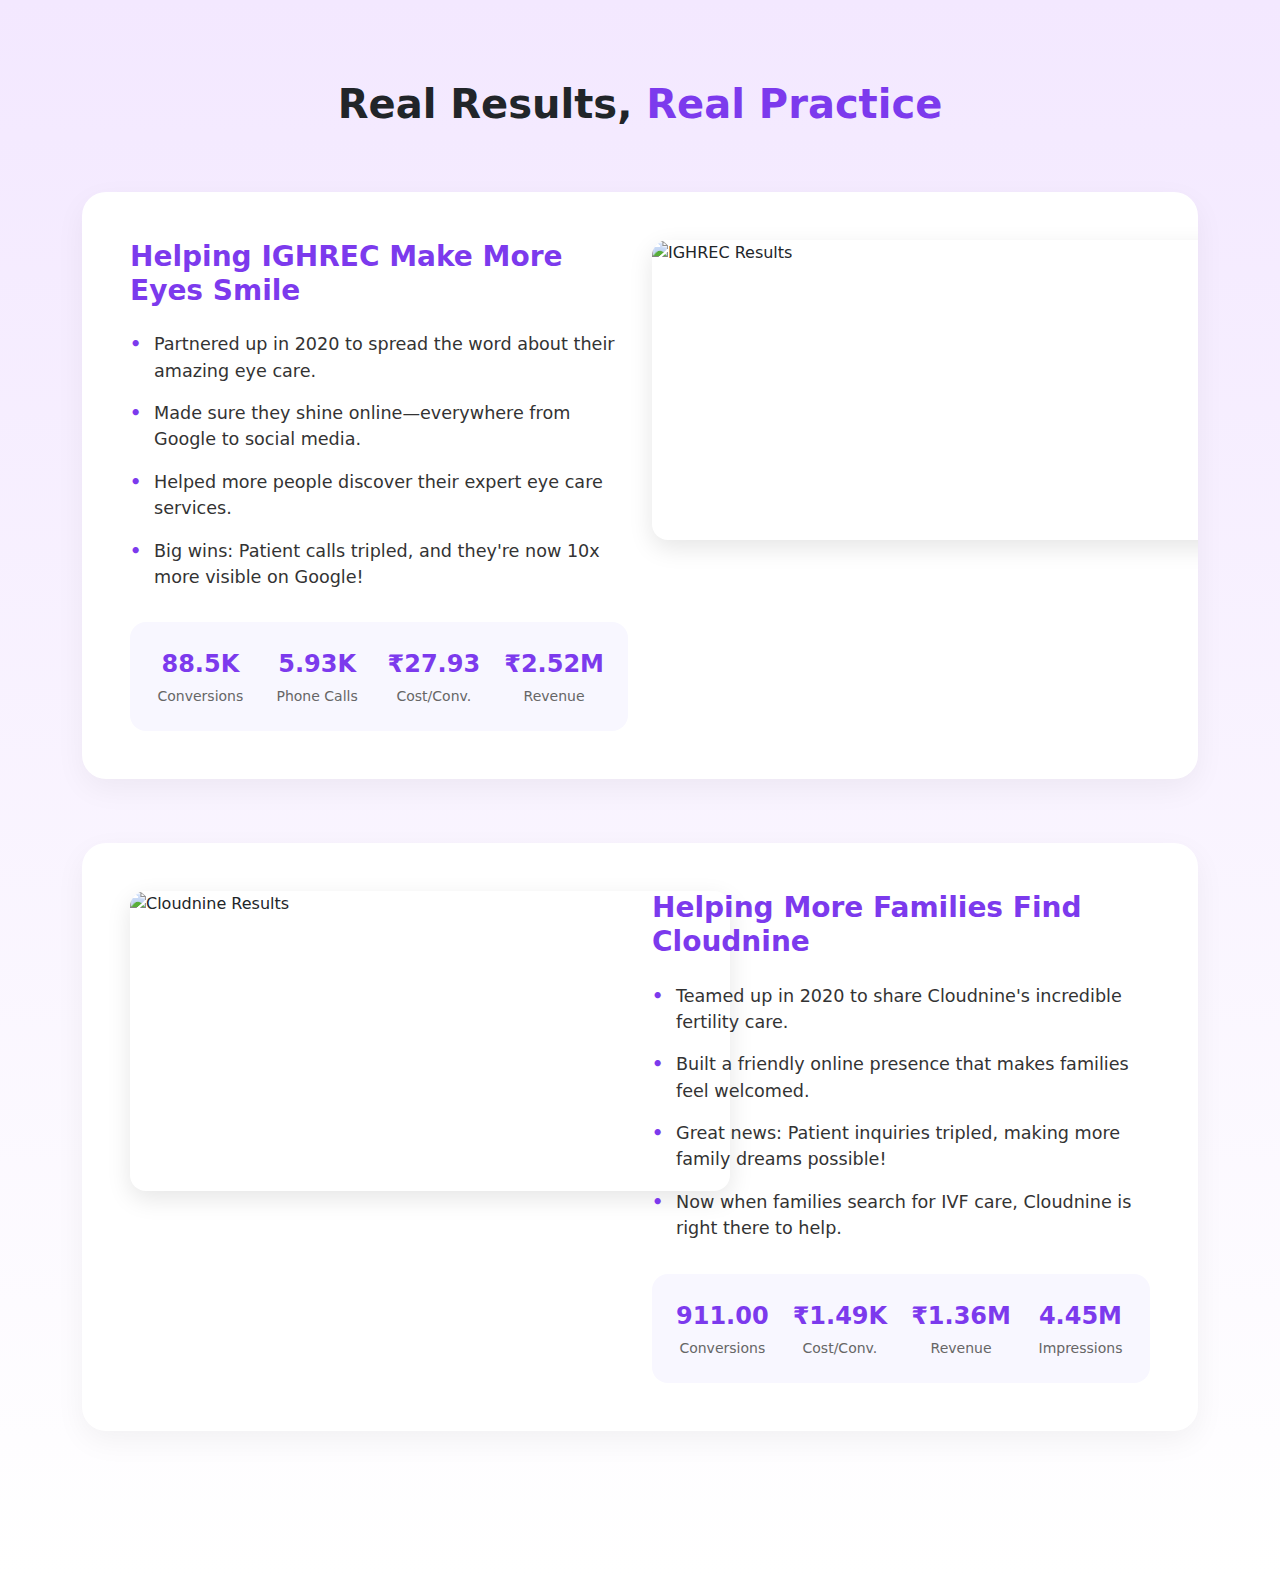
==== result.html @ 4656a3fd "changes" ====
<!DOCTYPE html>
<html lang="en">
<head>
    <meta charset="UTF-8">
    <meta name="viewport" content="width=device-width, initial-scale=1.0">
    <title>Real Results Section</title>
    <link href="https://cdn.jsdelivr.net/npm/bootstrap@5.3.0/dist/css/bootstrap.min.css" rel="stylesheet">
    <style>
        .bp-results-section {
            background: linear-gradient(180deg, #f3e8ff 0%, #ffffff 100%);
            padding: 80px 0;
            overflow: hidden;
        }

        .bp-section-title {
            text-align: center;
            margin-bottom: 4rem;
            font-size: 2.5rem;
            font-weight: 700;
        }

        .bp-accent {
            color: #7c3aed;
        }

        .bp-case-card {
            background: white;
            border-radius: 24px;
            padding: 3rem;
            margin-bottom: 4rem;
            box-shadow: 0 10px 30px rgba(0, 0, 0, 0.05);
            position: relative;
            overflow: hidden;
        }

        .bp-case-content {
            position: relative;
            z-index: 2;
        }

        .bp-case-title {
            color: #7c3aed;
            font-size: 1.75rem;
            font-weight: 600;
            margin-bottom: 1.5rem;
        }

        .bp-case-list {
            list-style: none;
            padding-left: 0;
            margin-bottom: 2rem;
        }

        .bp-case-item {
            margin-bottom: 1rem;
            padding-left: 1.5rem;
            position: relative;
            font-size: 1.1rem;
            color: #333;
        }

        .bp-case-item::before {
            content: "•";
            color: #7c3aed;
            font-weight: bold;
            position: absolute;
            left: 0;
        }

        .bp-stats-grid {
            display: grid;
            grid-template-columns: repeat(4, 1fr);
            gap: 1.5rem;
            background: #f8f7ff;
            padding: 1.5rem;
            border-radius: 16px;
            margin-top: 2rem;
        }

        .bp-stat-item {
            text-align: center;
        }

        .bp-stat-value {
            font-size: 1.5rem;
            font-weight: 700;
            color: #7c3aed;
            margin-bottom: 0.25rem;
        }

        .bp-stat-label {
            font-size: 0.875rem;
            color: #666;
        }

        .bp-image-container {
            width: 600px;
            height: 300px;
            border-radius: 16px;
            overflow: hidden;
            box-shadow: 0 8px 25px rgba(0, 0, 0, 0.1);
        }

        .bp-case-image {
            width: 100%;
            height: 100%;
            object-fit: cover;
        }

        @media (max-width: 992px) {
            .bp-case-card {
                padding: 2rem;
            }

            .bp-image-container {
                width: 100%;
                height: 250px;
                margin-bottom: 2rem;
            }

            .bp-stats-grid {
                grid-template-columns: repeat(2, 1fr);
                gap: 1rem;
            }
        }

        @media (max-width: 576px) {
            .bp-stats-grid {
                grid-template-columns: 1fr;
            }
        }
    </style>
</head>
<body>
    <section class="bp-results-section">
        <div class="container">
            <h2 class="bp-section-title">
                Real Results, <span class="bp-accent">Real Practice</span>
            </h2>

            <!-- First Case Study -->
            <div class="bp-case-card">
                <div class="row g-4">
                    <div class="col-lg-6">
                        <div class="bp-case-content">
                            <h3 class="bp-case-title">Helping IGHREC Make More Eyes Smile</h3>
                            <ul class="bp-case-list">
                                <li class="bp-case-item">Partnered up in 2020 to spread the word about their amazing eye care.</li>
                                <li class="bp-case-item">Made sure they shine online—everywhere from Google to social media.</li>
                                <li class="bp-case-item">Helped more people discover their expert eye care services.</li>
                                <li class="bp-case-item">Big wins: Patient calls tripled, and they're now 10x more visible on Google!</li>
                            </ul>
                            <div class="bp-stats-grid">
                                <div class="bp-stat-item">
                                    <div class="bp-stat-value">88.5K</div>
                                    <div class="bp-stat-label">Conversions</div>
                                </div>
                                <div class="bp-stat-item">
                                    <div class="bp-stat-value">5.93K</div>
                                    <div class="bp-stat-label">Phone Calls</div>
                                </div>
                                <div class="bp-stat-item">
                                    <div class="bp-stat-value">₹27.93</div>
                                    <div class="bp-stat-label">Cost/Conv.</div>
                                </div>
                                <div class="bp-stat-item">
                                    <div class="bp-stat-value">₹2.52M</div>
                                    <div class="bp-stat-label">Revenue</div>
                                </div>
                            </div>
                        </div>
                    </div>
                    <div class="col-lg-6">
                        <div class="bp-image-container">
                            <img src="/api/placeholder/600/300" alt="IGHREC Results" class="bp-case-image">
                        </div>
                    </div>
                </div>
            </div>

            <!-- Second Case Study -->
            <div class="bp-case-card">
                <div class="row g-4">
                    <div class="col-lg-6 order-lg-2">
                        <div class="bp-case-content">
                            <h3 class="bp-case-title">Helping More Families Find Cloudnine</h3>
                            <ul class="bp-case-list">
                                <li class="bp-case-item">Teamed up in 2020 to share Cloudnine's incredible fertility care.</li>
                                <li class="bp-case-item">Built a friendly online presence that makes families feel welcomed.</li>
                                <li class="bp-case-item">Great news: Patient inquiries tripled, making more family dreams possible!</li>
                                <li class="bp-case-item">Now when families search for IVF care, Cloudnine is right there to help.</li>
                            </ul>
                            <div class="bp-stats-grid">
                                <div class="bp-stat-item">
                                    <div class="bp-stat-value">911.00</div>
                                    <div class="bp-stat-label">Conversions</div>
                                </div>
                                <div class="bp-stat-item">
                                    <div class="bp-stat-value">₹1.49K</div>
                                    <div class="bp-stat-label">Cost/Conv.</div>
                                </div>
                                <div class="bp-stat-item">
                                    <div class="bp-stat-value">₹1.36M</div>
                                    <div class="bp-stat-label">Revenue</div>
                                </div>
                                <div class="bp-stat-item">
                                    <div class="bp-stat-value">4.45M</div>
                                    <div class="bp-stat-label">Impressions</div>
                                </div>
                            </div>
                        </div>
                    </div>
                    <div class="col-lg-6 order-lg-1">
                        <div class="bp-image-container">
                            <img src="/api/placeholder/600/300" alt="Cloudnine Results" class="bp-case-image">
                        </div>
                    </div>
                </div>
            </div>
        </div>
    </section>

    <script src="https://cdn.jsdelivr.net/npm/bootstrap@5.3.0/dist/js/bootstrap.bundle.min.js"></script>
</body>
</html>
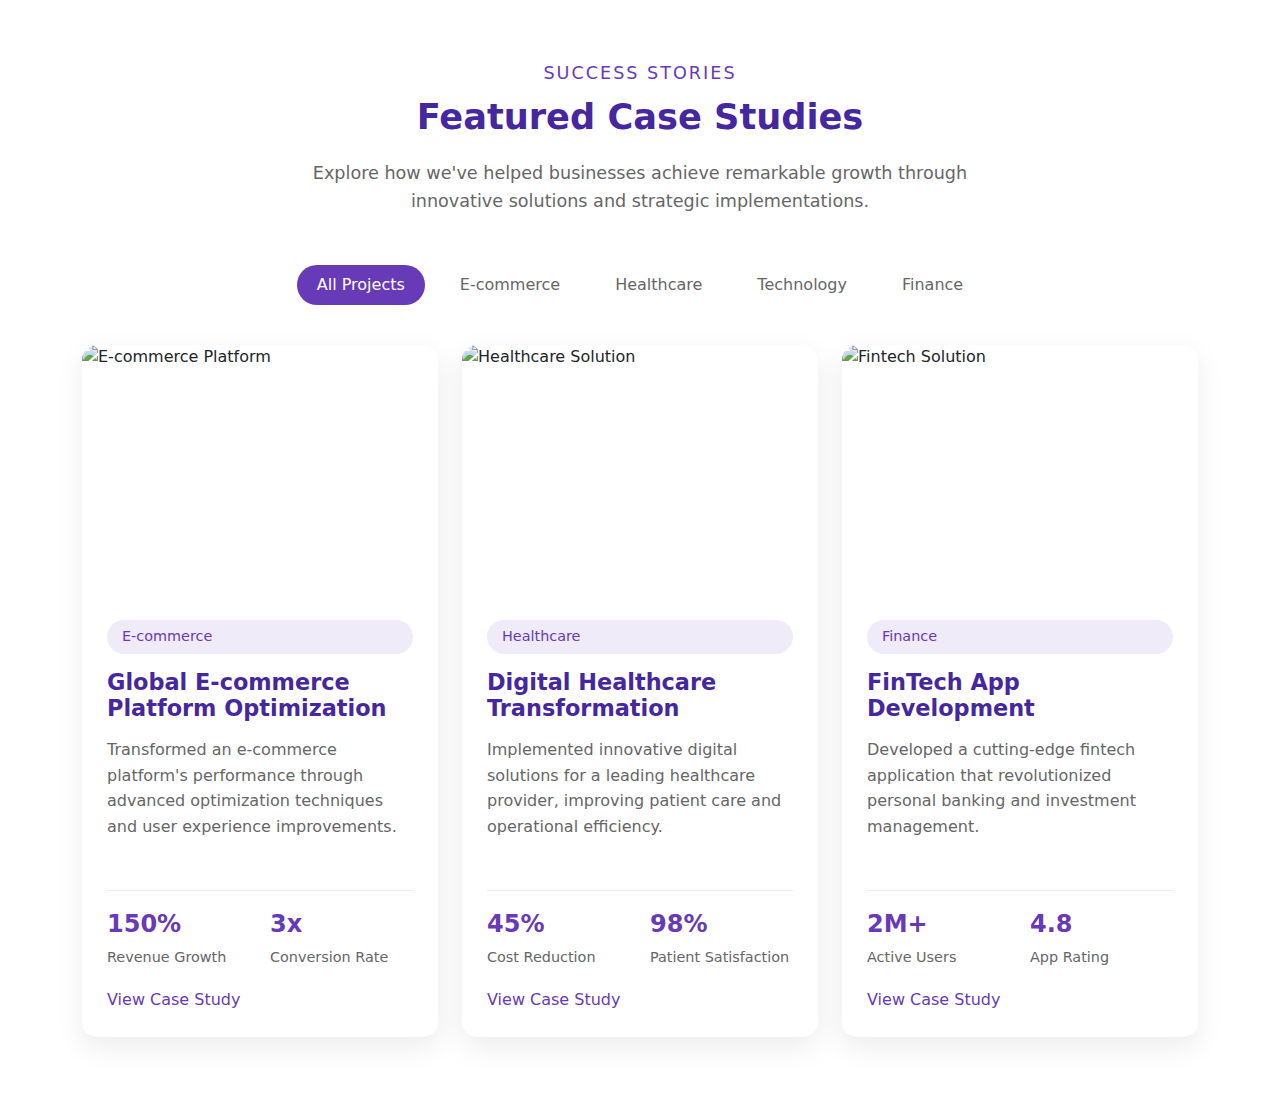
==== commit 678cab84: "chnages done" ====
--- a/result.html
+++ b/result.html
@@ -3,223 +3,349 @@
 <head>
     <meta charset="UTF-8">
     <meta name="viewport" content="width=device-width, initial-scale=1.0">
-    <title>Real Results Section</title>
-    <link href="https://cdn.jsdelivr.net/npm/bootstrap@5.3.0/dist/css/bootstrap.min.css" rel="stylesheet">
+    <title>Case Studies Section</title>
+    <link href="https://cdnjs.cloudflare.com/ajax/libs/bootstrap/5.3.2/css/bootstrap.min.css" rel="stylesheet">
     <style>
-        .bp-results-section {
-            background: linear-gradient(180deg, #f3e8ff 0%, #ffffff 100%);
-            padding: 80px 0;
+        :root {
+            --primary: #673ab7;
+            --primary-light: #9575cd;
+            --primary-dark: #4527a0;
+        }
+
+        .casestudy-section {
+            padding: 60px 0;
+            background: #fff;
+        }
+
+        .casestudy-header {
+            text-align: center;
+            margin-bottom: 50px;
+        }
+
+        .casestudy-subtitle {
+            color: var(--primary);
+            font-size: 1.1rem;
+            text-transform: uppercase;
+            letter-spacing: 2px;
+            margin-bottom: 10px;
+        }
+
+        .casestudy-title {
+            color: var(--primary-dark);
+            font-size: 2.2rem;
+            font-weight: 700;
+            margin-bottom: 20px;
+        }
+
+        .casestudy-description {
+            max-width: 700px;
+            margin: 0 auto;
+            color: #666;
+            font-size: 1.1rem;
+            line-height: 1.6;
+        }
+
+        .casestudy-card {
+            background: white;
+            border-radius: 15px;
             overflow: hidden;
-        }
-
-        .bp-section-title {
-            text-align: center;
-            margin-bottom: 4rem;
-            font-size: 2.5rem;
-            font-weight: 700;
-        }
-
-        .bp-accent {
-            color: #7c3aed;
-        }
-
-        .bp-case-card {
-            background: white;
-            border-radius: 24px;
-            padding: 3rem;
-            margin-bottom: 4rem;
-            box-shadow: 0 10px 30px rgba(0, 0, 0, 0.05);
-            position: relative;
-            overflow: hidden;
-        }
-
-        .bp-case-content {
-            position: relative;
-            z-index: 2;
-        }
-
-        .bp-case-title {
-            color: #7c3aed;
-            font-size: 1.75rem;
+            margin-bottom: 30px;
+            box-shadow: 0 10px 30px rgba(0, 0, 0, 0.08);
+            transition: transform 0.3s ease;
+            height: 100%;
+            display: flex;
+            flex-direction: column;
+        }
+
+        .casestudy-card:hover {
+            transform: translateY(-5px);
+        }
+
+        .casestudy-image {
+            width: 100%;
+            height: 250px;
+            object-fit: cover;
+        }
+
+        .casestudy-content {
+            padding: 25px;
+            flex-grow: 1;
+            display: flex;
+            flex-direction: column;
+        }
+
+        .casestudy-category {
+            display: inline-block;
+            padding: 6px 15px;
+            background: rgba(103, 58, 183, 0.1);
+            color: var(--primary);
+            border-radius: 20px;
+            font-size: 0.9rem;
+            margin-bottom: 15px;
+        }
+
+        .casestudy-card-title {
+            color: var(--primary-dark);
+            font-size: 1.4rem;
             font-weight: 600;
-            margin-bottom: 1.5rem;
-        }
-
-        .bp-case-list {
-            list-style: none;
-            padding-left: 0;
-            margin-bottom: 2rem;
-        }
-
-        .bp-case-item {
-            margin-bottom: 1rem;
-            padding-left: 1.5rem;
-            position: relative;
-            font-size: 1.1rem;
-            color: #333;
-        }
-
-        .bp-case-item::before {
-            content: "•";
-            color: #7c3aed;
-            font-weight: bold;
-            position: absolute;
-            left: 0;
-        }
-
-        .bp-stats-grid {
-            display: grid;
-            grid-template-columns: repeat(4, 1fr);
-            gap: 1.5rem;
-            background: #f8f7ff;
-            padding: 1.5rem;
-            border-radius: 16px;
-            margin-top: 2rem;
-        }
-
-        .bp-stat-item {
-            text-align: center;
-        }
-
-        .bp-stat-value {
+            margin-bottom: 15px;
+        }
+
+        .casestudy-excerpt {
+            color: #666;
+            margin-bottom: 20px;
+            line-height: 1.6;
+            flex-grow: 1;
+        }
+
+        .casestudy-metrics {
+            display: flex;
+            gap: 20px;
+            margin-bottom: 20px;
+            padding-top: 15px;
+            border-top: 1px solid rgba(0, 0, 0, 0.08);
+        }
+
+        .metric-item {
+            flex: 1;
+        }
+
+        .metric-value {
+            color: var(--primary);
             font-size: 1.5rem;
             font-weight: 700;
-            color: #7c3aed;
-            margin-bottom: 0.25rem;
-        }
-
-        .bp-stat-label {
-            font-size: 0.875rem;
+            margin-bottom: 5px;
+        }
+
+        .metric-label {
             color: #666;
-        }
-
-        .bp-image-container {
-            width: 600px;
-            height: 300px;
-            border-radius: 16px;
+            font-size: 0.9rem;
+        }
+
+        .casestudy-link {
+            color: var(--primary);
+            text-decoration: none;
+            font-weight: 500;
+            display: flex;
+            align-items: center;
+            transition: color 0.3s ease;
+        }
+
+        .casestudy-link:hover {
+            color: var(--primary-dark);
+        }
+
+        .casestudy-link i {
+            margin-left: 8px;
+            transition: transform 0.3s ease;
+        }
+
+        .casestudy-link:hover i {
+            transform: translateX(5px);
+        }
+
+        .filters {
+            display: flex;
+            justify-content: center;
+            gap: 15px;
+            margin-bottom: 40px;
+            flex-wrap: wrap;
+        }
+
+        .filter-btn {
+            padding: 8px 20px;
+            border: none;
+            background: none;
+            color: #666;
+            border-radius: 20px;
+            cursor: pointer;
+            transition: all 0.3s ease;
+        }
+
+        .filter-btn.active {
+            background: var(--primary);
+            color: white;
+        }
+
+        .filter-btn:hover:not(.active) {
+            background: rgba(103, 58, 183, 0.1);
+            color: var(--primary);
+        }
+
+        .casestudy-card {
+            transition: all 0.3s ease;
+        }
+
+        .hide-card {
+            opacity: 0;
+            transform: scale(0.8);
+            height: 0;
+            margin: 0;
+            padding: 0;
             overflow: hidden;
-            box-shadow: 0 8px 25px rgba(0, 0, 0, 0.1);
-        }
-
-        .bp-case-image {
-            width: 100%;
-            height: 100%;
-            object-fit: cover;
-        }
-
-        @media (max-width: 992px) {
-            .bp-case-card {
-                padding: 2rem;
+        }
+
+        /* Add animation for showing cards */
+        .show-card {
+            animation: showCard 0.5s forwards;
+        }
+
+        @keyframes showCard {
+            from {
+                opacity: 0;
+                transform: scale(0.8);
             }
-
-            .bp-image-container {
-                width: 100%;
-                height: 250px;
-                margin-bottom: 2rem;
-            }
-
-            .bp-stats-grid {
-                grid-template-columns: repeat(2, 1fr);
-                gap: 1rem;
-            }
-        }
-
-        @media (max-width: 576px) {
-            .bp-stats-grid {
-                grid-template-columns: 1fr;
+            to {
+                opacity: 1;
+                transform: scale(1);
             }
         }
     </style>
 </head>
 <body>
-    <section class="bp-results-section">
+
+    <section class="casestudy-section">
         <div class="container">
-            <h2 class="bp-section-title">
-                Real Results, <span class="bp-accent">Real Practice</span>
-            </h2>
-
-            <!-- First Case Study -->
-            <div class="bp-case-card">
-                <div class="row g-4">
-                    <div class="col-lg-6">
-                        <div class="bp-case-content">
-                            <h3 class="bp-case-title">Helping IGHREC Make More Eyes Smile</h3>
-                            <ul class="bp-case-list">
-                                <li class="bp-case-item">Partnered up in 2020 to spread the word about their amazing eye care.</li>
-                                <li class="bp-case-item">Made sure they shine online—everywhere from Google to social media.</li>
-                                <li class="bp-case-item">Helped more people discover their expert eye care services.</li>
-                                <li class="bp-case-item">Big wins: Patient calls tripled, and they're now 10x more visible on Google!</li>
-                            </ul>
-                            <div class="bp-stats-grid">
-                                <div class="bp-stat-item">
-                                    <div class="bp-stat-value">88.5K</div>
-                                    <div class="bp-stat-label">Conversions</div>
-                                </div>
-                                <div class="bp-stat-item">
-                                    <div class="bp-stat-value">5.93K</div>
-                                    <div class="bp-stat-label">Phone Calls</div>
-                                </div>
-                                <div class="bp-stat-item">
-                                    <div class="bp-stat-value">₹27.93</div>
-                                    <div class="bp-stat-label">Cost/Conv.</div>
-                                </div>
-                                <div class="bp-stat-item">
-                                    <div class="bp-stat-value">₹2.52M</div>
-                                    <div class="bp-stat-label">Revenue</div>
+            <div class="casestudy-header">
+                <p class="casestudy-subtitle">Success Stories</p>
+                <h2 class="casestudy-title">Featured Case Studies</h2>
+                <p class="casestudy-description">
+                    Explore how we've helped businesses achieve remarkable growth through innovative solutions and strategic implementations.
+                </p>
+            </div>
+    
+            <div class="filters" id="filters">
+                <button class="filter-btn active" data-category="all">All Projects</button>
+                <button class="filter-btn" data-category="ecommerce">E-commerce</button>
+                <button class="filter-btn" data-category="healthcare">Healthcare</button>
+                <button class="filter-btn" data-category="technology">Technology</button>
+                <button class="filter-btn" data-category="finance">Finance</button>
+            </div>
+    
+            <div class="row" id="case-studies-container">
+                <!-- Case Study 1 -->
+                <div class="col-lg-4 col-md-6 casestudy-item" data-category="ecommerce">
+                    <div class="casestudy-card">
+                        <img src="/api/placeholder/800/500" alt="E-commerce Platform" class="casestudy-image">
+                        <div class="casestudy-content">
+                            <span class="casestudy-category">E-commerce</span>
+                            <h3 class="casestudy-card-title">Global E-commerce Platform Optimization</h3>
+                            <p class="casestudy-excerpt">
+                                Transformed an e-commerce platform's performance through advanced optimization techniques and user experience improvements.
+                            </p>
+                            <div class="casestudy-metrics">
+                                <div class="metric-item">
+                                    <div class="metric-value">150%</div>
+                                    <div class="metric-label">Revenue Growth</div>
+                                </div>
+                                <div class="metric-item">
+                                    <div class="metric-value">3x</div>
+                                    <div class="metric-label">Conversion Rate</div>
                                 </div>
                             </div>
-                        </div>
-                    </div>
-                    <div class="col-lg-6">
-                        <div class="bp-image-container">
-                            <img src="/api/placeholder/600/300" alt="IGHREC Results" class="bp-case-image">
+                            <a href="#" class="casestudy-link">
+                                View Case Study
+                                <i class="fas fa-arrow-right"></i>
+                            </a>
                         </div>
                     </div>
                 </div>
-            </div>
-
-            <!-- Second Case Study -->
-            <div class="bp-case-card">
-                <div class="row g-4">
-                    <div class="col-lg-6 order-lg-2">
-                        <div class="bp-case-content">
-                            <h3 class="bp-case-title">Helping More Families Find Cloudnine</h3>
-                            <ul class="bp-case-list">
-                                <li class="bp-case-item">Teamed up in 2020 to share Cloudnine's incredible fertility care.</li>
-                                <li class="bp-case-item">Built a friendly online presence that makes families feel welcomed.</li>
-                                <li class="bp-case-item">Great news: Patient inquiries tripled, making more family dreams possible!</li>
-                                <li class="bp-case-item">Now when families search for IVF care, Cloudnine is right there to help.</li>
-                            </ul>
-                            <div class="bp-stats-grid">
-                                <div class="bp-stat-item">
-                                    <div class="bp-stat-value">911.00</div>
-                                    <div class="bp-stat-label">Conversions</div>
-                                </div>
-                                <div class="bp-stat-item">
-                                    <div class="bp-stat-value">₹1.49K</div>
-                                    <div class="bp-stat-label">Cost/Conv.</div>
-                                </div>
-                                <div class="bp-stat-item">
-                                    <div class="bp-stat-value">₹1.36M</div>
-                                    <div class="bp-stat-label">Revenue</div>
-                                </div>
-                                <div class="bp-stat-item">
-                                    <div class="bp-stat-value">4.45M</div>
-                                    <div class="bp-stat-label">Impressions</div>
+    
+                <!-- Case Study 2 -->
+                <div class="col-lg-4 col-md-6 casestudy-item" data-category="healthcare">
+                    <div class="casestudy-card">
+                        <img src="/api/placeholder/800/500" alt="Healthcare Solution" class="casestudy-image">
+                        <div class="casestudy-content">
+                            <span class="casestudy-category">Healthcare</span>
+                            <h3 class="casestudy-card-title">Digital Healthcare Transformation</h3>
+                            <p class="casestudy-excerpt">
+                                Implemented innovative digital solutions for a leading healthcare provider, improving patient care and operational efficiency.
+                            </p>
+                            <div class="casestudy-metrics">
+                                <div class="metric-item">
+                                    <div class="metric-value">45%</div>
+                                    <div class="metric-label">Cost Reduction</div>
+                                </div>
+                                <div class="metric-item">
+                                    <div class="metric-value">98%</div>
+                                    <div class="metric-label">Patient Satisfaction</div>
                                 </div>
                             </div>
+                            <a href="#" class="casestudy-link">
+                                View Case Study
+                                <i class="fas fa-arrow-right"></i>
+                            </a>
                         </div>
                     </div>
-                    <div class="col-lg-6 order-lg-1">
-                        <div class="bp-image-container">
-                            <img src="/api/placeholder/600/300" alt="Cloudnine Results" class="bp-case-image">
+                </div>
+    
+                <!-- Case Study 3 -->
+                <div class="col-lg-4 col-md-6 casestudy-item" data-category="finance">
+                    <div class="casestudy-card">
+                        <img src="/api/placeholder/800/500" alt="Fintech Solution" class="casestudy-image">
+                        <div class="casestudy-content">
+                            <span class="casestudy-category">Finance</span>
+                            <h3 class="casestudy-card-title">FinTech App Development</h3>
+                            <p class="casestudy-excerpt">
+                                Developed a cutting-edge fintech application that revolutionized personal banking and investment management.
+                            </p>
+                            <div class="casestudy-metrics">
+                                <div class="metric-item">
+                                    <div class="metric-value">2M+</div>
+                                    <div class="metric-label">Active Users</div>
+                                </div>
+                                <div class="metric-item">
+                                    <div class="metric-value">4.8</div>
+                                    <div class="metric-label">App Rating</div>
+                                </div>
+                            </div>
+                            <a href="#" class="casestudy-link">
+                                View Case Study
+                                <i class="fas fa-arrow-right"></i>
+                            </a>
                         </div>
                     </div>
                 </div>
             </div>
         </div>
     </section>
-
-    <script src="https://cdn.jsdelivr.net/npm/bootstrap@5.3.0/dist/js/bootstrap.bundle.min.js"></script>
+<script>
+    document.addEventListener('DOMContentLoaded', function() {
+        const filterButtons = document.querySelectorAll('.filter-btn');
+        const caseStudyItems = document.querySelectorAll('.casestudy-item');
+    
+        // Add click event to filter buttons
+        filterButtons.forEach(button => {
+            button.addEventListener('click', () => {
+                // Remove active class from all buttons
+                filterButtons.forEach(btn => btn.classList.remove('active'));
+                // Add active class to clicked button
+                button.classList.add('active');
+    
+                const selectedCategory = button.getAttribute('data-category');
+    
+                // Filter case studies
+                caseStudyItems.forEach(item => {
+                    const itemCategory = item.getAttribute('data-category');
+                    
+                    if (selectedCategory === 'all' || selectedCategory === itemCategory) {
+                        item.style.display = 'block';
+                        item.querySelector('.casestudy-card').classList.remove('hide-card');
+                        item.querySelector('.casestudy-card').classList.add('show-card');
+                    } else {
+                        item.querySelector('.casestudy-card').classList.add('hide-card');
+                        item.querySelector('.casestudy-card').classList.remove('show-card');
+                        setTimeout(() => {
+                            item.style.display = 'none';
+                        }, 300); // Match with transition duration
+                    }
+                });
+            });
+        });
+    });
+    </script>
+
+<script src="https://cdnjs.cloudflare.com/ajax/libs/bootstrap/5.3.2/js/bootstrap.bundle.min.js"></script>
+<script src="https://cdnjs.cloudflare.com/ajax/libs/font-awesome/6.4.0/js/all.min.js"></script>
 </body>
 </html>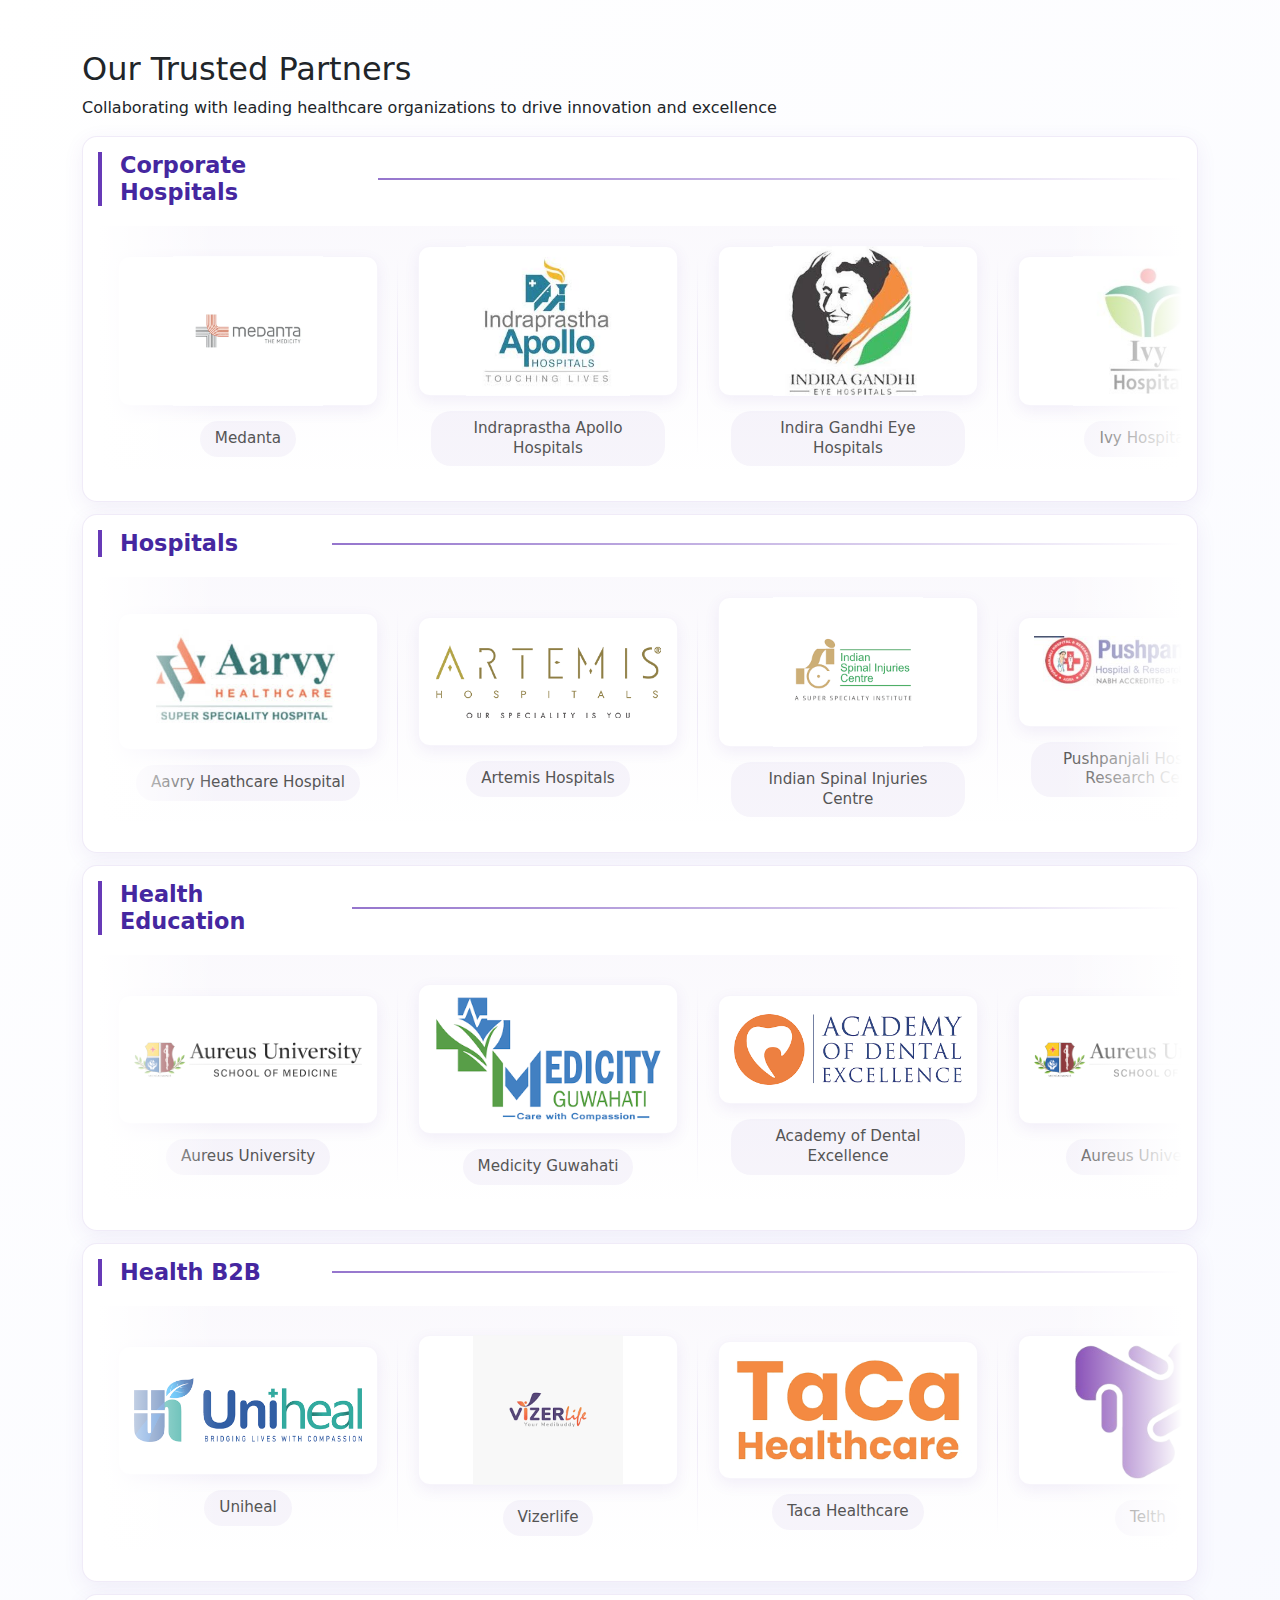
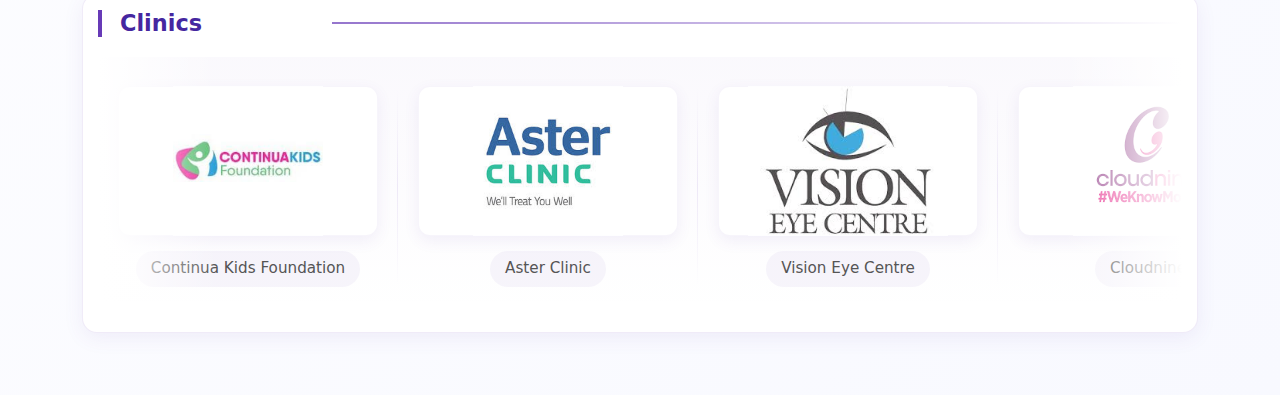
==== commit b0973465: "changes" ====
--- a/result.html
+++ b/result.html
@@ -3,7 +3,7 @@
 <head>
     <meta charset="UTF-8">
     <meta name="viewport" content="width=device-width, initial-scale=1.0">
-    <title>Case Studies Section</title>
+    <title>Enhanced Logo Slider</title>
     <link href="https://cdnjs.cloudflare.com/ajax/libs/bootstrap/5.3.2/css/bootstrap.min.css" rel="stylesheet">
     <style>
         :root {
@@ -12,340 +12,554 @@
             --primary-dark: #4527a0;
         }
 
-        .casestudy-section {
-            padding: 60px 0;
-            background: #fff;
-        }
-
-        .casestudy-header {
+        .partner-section {
+            padding: 50px 0;
+            background: linear-gradient(135deg, #ffffff 0%, #f8f9ff 100%);
+            position: relative;
+            overflow: hidden;
+        }
+
+        .category-container {
+            background: white;
+            border-radius: 15px;
+            padding: 15px;
+            box-shadow: 0 5px 20px rgba(103, 58, 183, 0.08);
+            margin-bottom: 12px;
+            overflow: hidden;
+            border: 1px solid rgba(103, 58, 183, 0.1);
+        }
+
+        .category-title {
+            font-size: 1.4rem;
+            color: var(--primary-dark);
+            margin-bottom: 20px;
+            padding-left: 18px;
+            border-left: 4px solid var(--primary);
+            font-weight: 600;
+            display: flex;
+            align-items: center;
+            justify-content: space-between;
+        }
+
+        .category-title::after {
+            content: '';
+            height: 2px;
+            width: 80%;
+            background: linear-gradient(to right, var(--primary-light) 0%, transparent 100%);
+            margin-left: 20px;
+        }
+
+        .logo-track {
+            display: flex;
+            width: fit-content;
+            animation: scroll 15s linear infinite;
+            padding: 10px 0;
+        }
+
+        .logo-track:hover {
+            animation-play-state: paused;
+        }
+
+        @keyframes scroll {
+            0% { transform: translateX(0); }
+            100% { transform: translateX(-50%); }
+        }
+
+        .logo-slider {
+            overflow: hidden;
+            position: relative;
+            padding: 10px 0;
+            background: linear-gradient(to bottom, rgba(103, 58, 183, 0.03), transparent);
+        }
+
+        .logo-slide {
+            padding: 20px;
+            flex-shrink: 0;
+            display: flex;
+            flex-direction: column;
+            align-items: center;
+            justify-content: center;
+            height: 220px;
+            width: 300px;
+            transition: all 0.3s ease;
+            position: relative;
+        }
+
+        .logo-slide::after {
+            content: '';
+            position: absolute;
+            top: 10px;
+            bottom: 10px;
+            right: 0;
+            width: 1px;
+            background: linear-gradient(to bottom, transparent, rgba(103, 58, 183, 0.1), transparent);
+        }
+
+        .logo-image-wrapper {
+            height: 150px;
+            width: 100%;
+            display: flex;
+            align-items: center;
+            justify-content: center;
+            padding: 15px;
+            background: white;
+            border-radius: 12px;
+            box-shadow: 0 5px 15px rgba(103, 58, 183, 0.08);
+            border: 1px solid rgba(103, 58, 183, 0.05);
+            transition: all 0.3s ease;
+        }
+
+        .logo-slide:hover .logo-image-wrapper {
+            transform: translateY(-5px);
+            box-shadow: 0 8px 20px rgba(103, 58, 183, 0.12);
+            border-color: rgba(103, 58, 183, 0.1);
+        }
+
+        .logo-slide img {
+            max-width: 100%;
+            max-height: 150px;
+            object-fit: contain;
+            /* filter: grayscale(100%); */
+            opacity: 0.85;
+            transition: all 0.4s ease;
+        }
+
+        .logo-slide:hover img {
+            filter: grayscale(0%);
+            opacity: 1;
+        }
+
+        .logo-title {
+            font-size: 0.95rem;
+            color: #555;
             text-align: center;
-            margin-bottom: 50px;
-        }
-
-        .casestudy-subtitle {
-            color: var(--primary);
-            font-size: 1.1rem;
-            text-transform: uppercase;
-            letter-spacing: 2px;
-            margin-bottom: 10px;
-        }
-
-        .casestudy-title {
+            margin-top: 15px;
+            line-height: 1.3;
+            font-weight: 500;
+            transition: all 0.3s ease;
+            padding: 8px 15px;
+            border-radius: 20px;
+            background: rgba(103, 58, 183, 0.05);
+            max-width: 90%;
+        }
+
+        .logo-slide:hover .logo-title {
+            color: var(--primary-dark);
+            background: rgba(103, 58, 183, 0.1);
+            transform: scale(1.02);
+        }
+
+        .section-header {
+            text-align: center;
+            margin-bottom: 40px;
+            position: relative;
+            padding-bottom: 20px;
+        }
+
+        .section-title {
             color: var(--primary-dark);
             font-size: 2.2rem;
             font-weight: 700;
-            margin-bottom: 20px;
-        }
-
-        .casestudy-description {
-            max-width: 700px;
-            margin: 0 auto;
+            margin-bottom: 15px;
+            background: linear-gradient(45deg, var(--primary), var(--primary-dark));
+            -webkit-background-clip: text;
+            -webkit-text-fill-color: transparent;
+            position: relative;
+            display: inline-block;
+        }
+
+        .section-title::after {
+            content: '';
+            position: absolute;
+            bottom: -10px;
+            left: 50%;
+            transform: translateX(-50%);
+            width: 80px;
+            height: 3px;
+            background: linear-gradient(to right, var(--primary-light), var(--primary));
+            border-radius: 2px;
+        }
+
+        .section-description {
             color: #666;
             font-size: 1.1rem;
-            line-height: 1.6;
-        }
-
-        .casestudy-card {
-            background: white;
-            border-radius: 15px;
-            overflow: hidden;
-            margin-bottom: 30px;
-            box-shadow: 0 10px 30px rgba(0, 0, 0, 0.08);
-            transition: transform 0.3s ease;
+            max-width: 700px;
+            margin: 20px auto 0;
+        }
+
+        /* Add gradient overlays for fade effect */
+        .logo-slider::before,
+        .logo-slider::after {
+            content: "";
+            position: absolute;
+            top: 0;
+            width: 120px;
             height: 100%;
-            display: flex;
-            flex-direction: column;
-        }
-
-        .casestudy-card:hover {
-            transform: translateY(-5px);
-        }
-
-        .casestudy-image {
-            width: 100%;
-            height: 250px;
-            object-fit: cover;
-        }
-
-        .casestudy-content {
-            padding: 25px;
-            flex-grow: 1;
-            display: flex;
-            flex-direction: column;
-        }
-
-        .casestudy-category {
-            display: inline-block;
-            padding: 6px 15px;
-            background: rgba(103, 58, 183, 0.1);
-            color: var(--primary);
-            border-radius: 20px;
-            font-size: 0.9rem;
-            margin-bottom: 15px;
-        }
-
-        .casestudy-card-title {
-            color: var(--primary-dark);
-            font-size: 1.4rem;
-            font-weight: 600;
-            margin-bottom: 15px;
-        }
-
-        .casestudy-excerpt {
-            color: #666;
-            margin-bottom: 20px;
-            line-height: 1.6;
-            flex-grow: 1;
-        }
-
-        .casestudy-metrics {
-            display: flex;
-            gap: 20px;
-            margin-bottom: 20px;
-            padding-top: 15px;
-            border-top: 1px solid rgba(0, 0, 0, 0.08);
-        }
-
-        .metric-item {
-            flex: 1;
-        }
-
-        .metric-value {
-            color: var(--primary);
-            font-size: 1.5rem;
-            font-weight: 700;
-            margin-bottom: 5px;
-        }
-
-        .metric-label {
-            color: #666;
-            font-size: 0.9rem;
-        }
-
-        .casestudy-link {
-            color: var(--primary);
-            text-decoration: none;
-            font-weight: 500;
-            display: flex;
-            align-items: center;
-            transition: color 0.3s ease;
-        }
-
-        .casestudy-link:hover {
-            color: var(--primary-dark);
-        }
-
-        .casestudy-link i {
-            margin-left: 8px;
-            transition: transform 0.3s ease;
-        }
-
-        .casestudy-link:hover i {
-            transform: translateX(5px);
-        }
-
-        .filters {
-            display: flex;
-            justify-content: center;
-            gap: 15px;
-            margin-bottom: 40px;
-            flex-wrap: wrap;
-        }
-
-        .filter-btn {
-            padding: 8px 20px;
-            border: none;
-            background: none;
-            color: #666;
-            border-radius: 20px;
-            cursor: pointer;
-            transition: all 0.3s ease;
-        }
-
-        .filter-btn.active {
-            background: var(--primary);
-            color: white;
-        }
-
-        .filter-btn:hover:not(.active) {
-            background: rgba(103, 58, 183, 0.1);
-            color: var(--primary);
-        }
-
-        .casestudy-card {
-            transition: all 0.3s ease;
-        }
-
-        .hide-card {
-            opacity: 0;
-            transform: scale(0.8);
-            height: 0;
-            margin: 0;
-            padding: 0;
-            overflow: hidden;
-        }
-
-        /* Add animation for showing cards */
-        .show-card {
-            animation: showCard 0.5s forwards;
-        }
-
-        @keyframes showCard {
-            from {
-                opacity: 0;
-                transform: scale(0.8);
+            z-index: 2;
+            pointer-events: none;
+        }
+
+        .logo-slider::before {
+            left: 0;
+            background: linear-gradient(to right, white 0%, rgba(255, 255, 255, 0) 100%);
+        }
+
+        .logo-slider::after {
+            right: 0;
+            background: linear-gradient(to left, white 0%, rgba(255, 255, 255, 0) 100%);
+        }
+
+        @media (max-width: 768px) {
+            .logo-slide {
+                height: 200px;
+                width: 260px;
+                padding: 15px;
             }
-            to {
-                opacity: 1;
-                transform: scale(1);
+            
+            .logo-image-wrapper {
+                height: 170px;
+            }
+            
+            .logo-title {
+                font-size: 0.9rem;
+                margin-top: 12px;
             }
         }
     </style>
 </head>
 <body>
 
-    <section class="casestudy-section">
-        <div class="container">
-            <div class="casestudy-header">
-                <p class="casestudy-subtitle">Success Stories</p>
-                <h2 class="casestudy-title">Featured Case Studies</h2>
-                <p class="casestudy-description">
-                    Explore how we've helped businesses achieve remarkable growth through innovative solutions and strategic implementations.
-                </p>
-            </div>
-    
-            <div class="filters" id="filters">
-                <button class="filter-btn active" data-category="all">All Projects</button>
-                <button class="filter-btn" data-category="ecommerce">E-commerce</button>
-                <button class="filter-btn" data-category="healthcare">Healthcare</button>
-                <button class="filter-btn" data-category="technology">Technology</button>
-                <button class="filter-btn" data-category="finance">Finance</button>
-            </div>
-    
-            <div class="row" id="case-studies-container">
-                <!-- Case Study 1 -->
-                <div class="col-lg-4 col-md-6 casestudy-item" data-category="ecommerce">
-                    <div class="casestudy-card">
-                        <img src="/api/placeholder/800/500" alt="E-commerce Platform" class="casestudy-image">
-                        <div class="casestudy-content">
-                            <span class="casestudy-category">E-commerce</span>
-                            <h3 class="casestudy-card-title">Global E-commerce Platform Optimization</h3>
-                            <p class="casestudy-excerpt">
-                                Transformed an e-commerce platform's performance through advanced optimization techniques and user experience improvements.
-                            </p>
-                            <div class="casestudy-metrics">
-                                <div class="metric-item">
-                                    <div class="metric-value">150%</div>
-                                    <div class="metric-label">Revenue Growth</div>
-                                </div>
-                                <div class="metric-item">
-                                    <div class="metric-value">3x</div>
-                                    <div class="metric-label">Conversion Rate</div>
-                                </div>
-                            </div>
-                            <a href="#" class="casestudy-link">
-                                View Case Study
-                                <i class="fas fa-arrow-right"></i>
-                            </a>
-                        </div>
-                    </div>
-                </div>
-    
-                <!-- Case Study 2 -->
-                <div class="col-lg-4 col-md-6 casestudy-item" data-category="healthcare">
-                    <div class="casestudy-card">
-                        <img src="/api/placeholder/800/500" alt="Healthcare Solution" class="casestudy-image">
-                        <div class="casestudy-content">
-                            <span class="casestudy-category">Healthcare</span>
-                            <h3 class="casestudy-card-title">Digital Healthcare Transformation</h3>
-                            <p class="casestudy-excerpt">
-                                Implemented innovative digital solutions for a leading healthcare provider, improving patient care and operational efficiency.
-                            </p>
-                            <div class="casestudy-metrics">
-                                <div class="metric-item">
-                                    <div class="metric-value">45%</div>
-                                    <div class="metric-label">Cost Reduction</div>
-                                </div>
-                                <div class="metric-item">
-                                    <div class="metric-value">98%</div>
-                                    <div class="metric-label">Patient Satisfaction</div>
-                                </div>
-                            </div>
-                            <a href="#" class="casestudy-link">
-                                View Case Study
-                                <i class="fas fa-arrow-right"></i>
-                            </a>
-                        </div>
-                    </div>
-                </div>
-    
-                <!-- Case Study 3 -->
-                <div class="col-lg-4 col-md-6 casestudy-item" data-category="finance">
-                    <div class="casestudy-card">
-                        <img src="/api/placeholder/800/500" alt="Fintech Solution" class="casestudy-image">
-                        <div class="casestudy-content">
-                            <span class="casestudy-category">Finance</span>
-                            <h3 class="casestudy-card-title">FinTech App Development</h3>
-                            <p class="casestudy-excerpt">
-                                Developed a cutting-edge fintech application that revolutionized personal banking and investment management.
-                            </p>
-                            <div class="casestudy-metrics">
-                                <div class="metric-item">
-                                    <div class="metric-value">2M+</div>
-                                    <div class="metric-label">Active Users</div>
-                                </div>
-                                <div class="metric-item">
-                                    <div class="metric-value">4.8</div>
-                                    <div class="metric-label">App Rating</div>
-                                </div>
-                            </div>
-                            <a href="#" class="casestudy-link">
-                                View Case Study
-                                <i class="fas fa-arrow-right"></i>
-                            </a>
-                        </div>
-                    </div>
+<section class="partner-section">
+    <div class="container">
+        <div class="section-header1">
+            <h2 class="section-title1">Our Trusted Partners</h2>
+            <p class="section-description1">
+                Collaborating with leading healthcare organizations to drive innovation and excellence
+            </p>
+        </div>
+
+        <!-- Health B2B Category -->
+        <div class="category-container">
+            <h3 class="category-title">Corporate Hospitals</h3>
+            <div class="logo-slider">
+                <div class="logo-track">
+                    <!-- Original set -->
+                    <div class="logo-slide">
+                        <div class="logo-image-wrapper">
+                            <img src="assets/images/logos/download (1).png" alt="Uniheal">
+                        </div>
+                        <div class="logo-title">Medanta</div>
+                    </div>
+                    <div class="logo-slide">
+                        <div class="logo-image-wrapper">
+                            <img src="assets/images/logos/download.jpeg" alt="Vizer Life">
+                        </div>
+                        <div class="logo-title">Indraprastha Apollo Hospitals</div>
+                    </div>
+                    <div class="logo-slide">
+                        <div class="logo-image-wrapper">
+                            <img src="assets/images/logos/indira.jpeg" alt="TaCa Healthcare">
+                        </div>
+                        <div class="logo-title">Indira Gandhi Eye Hospitals</div>
+                    </div>
+                    <div class="logo-slide">
+                        <div class="logo-image-wrapper">
+                            <img src="assets/images/logos/ivy.jpeg" alt="VitusCare">
+                        </div>
+                        <div class="logo-title">Ivy Hospitals</div>
+                    </div>
+                    <div class="logo-slide">
+                        <div class="logo-image-wrapper">
+                            <img src="assets/images/logos/lifecare.png" alt="Kidney Healers">
+                        </div>
+                        <div class="logo-title">Life care Hospitals</div>
+                    </div>
+                    <div class="logo-slide">
+                        <div class="logo-image-wrapper">
+                            <img src="assets/images/logos/rainbow.jpeg" alt="Kidney Healers">
+                        </div>
+                        <div class="logo-title">Rainbow Children's Hospitals</div>
+                    </div>
+                    <div class="logo-slide">
+                        <div class="logo-image-wrapper">
+                            <img src="assets/images/logos/download (1).png" alt="Uniheal">
+                        </div>
+                        <div class="logo-title">Medanta</div>
+                    </div>
+                    <div class="logo-slide">
+                        <div class="logo-image-wrapper">
+                            <img src="assets/images/logos/download.jpeg" alt="Vizer Life">
+                        </div>
+                        <div class="logo-title">Indraprastha Apollo Hospitals</div>
+                    </div>
+                    <div class="logo-slide">
+                        <div class="logo-image-wrapper">
+                            <img src="assets/images/logos/indira.jpeg" alt="TaCa Healthcare">
+                        </div>
+                        <div class="logo-title">Indira Gandhi Eye Hospitals</div>
+                    </div>
+                    <div class="logo-slide">
+                        <div class="logo-image-wrapper">
+                            <img src="assets/images/logos/ivy.jpeg" alt="VitusCare">
+                        </div>
+                        <div class="logo-title">Ivy Hospitals</div>
+                    </div>
+
+
+                    <!-- Duplicate set for continuous scroll -->
+                
+                    
                 </div>
             </div>
         </div>
-    </section>
-<script>
-    document.addEventListener('DOMContentLoaded', function() {
-        const filterButtons = document.querySelectorAll('.filter-btn');
-        const caseStudyItems = document.querySelectorAll('.casestudy-item');
-    
-        // Add click event to filter buttons
-        filterButtons.forEach(button => {
-            button.addEventListener('click', () => {
-                // Remove active class from all buttons
-                filterButtons.forEach(btn => btn.classList.remove('active'));
-                // Add active class to clicked button
-                button.classList.add('active');
-    
-                const selectedCategory = button.getAttribute('data-category');
-    
-                // Filter case studies
-                caseStudyItems.forEach(item => {
-                    const itemCategory = item.getAttribute('data-category');
-                    
-                    if (selectedCategory === 'all' || selectedCategory === itemCategory) {
-                        item.style.display = 'block';
-                        item.querySelector('.casestudy-card').classList.remove('hide-card');
-                        item.querySelector('.casestudy-card').classList.add('show-card');
-                    } else {
-                        item.querySelector('.casestudy-card').classList.add('hide-card');
-                        item.querySelector('.casestudy-card').classList.remove('show-card');
-                        setTimeout(() => {
-                            item.style.display = 'none';
-                        }, 300); // Match with transition duration
-                    }
-                });
-            });
-        });
-    });
-    </script>
-
-<script src="https://cdnjs.cloudflare.com/ajax/libs/bootstrap/5.3.2/js/bootstrap.bundle.min.js"></script>
-<script src="https://cdnjs.cloudflare.com/ajax/libs/font-awesome/6.4.0/js/all.min.js"></script>
+
+        <!-- Add other categories similarly -->
+        <div class="category-container">
+            <h3 class="category-title">Hospitals</h3>
+            <div class="logo-slider">
+                <div class="logo-track">
+                    <!-- Original set -->
+                    
+                    <div class="logo-slide">
+                        <div class="logo-image-wrapper">
+                            <img src="assets/images/logos/aavry.jpeg" alt="Uniheal">
+                        </div>
+                        <div class="logo-title">Aavry Heathcare Hospital</div>
+                    </div>
+                    <div class="logo-slide">
+                        <div class="logo-image-wrapper">
+                            <img src="assets/images/logos/artemis-logo.png" alt="VitusCare">
+                        </div>
+                        <div class="logo-title">Artemis Hospitals</div>
+                    </div>
+                    <div class="logo-slide">
+                        <div class="logo-image-wrapper">
+                            <img src="assets/images/logos/india.png" alt="Vizer Life">
+                        </div>
+                        <div class="logo-title">Indian Spinal Injuries Centre</div>
+                    </div>
+                    <div class="logo-slide">
+                        <div class="logo-image-wrapper">
+                            <img src="assets/images/logos/pushpanjali.jpeg" alt="TaCa Healthcare">
+                        </div>
+                        <div class="logo-title">Pushpanjali Hospital & Research Centre</div>
+                    </div>
+                    
+                    <div class="logo-slide">
+                        <div class="logo-image-wrapper">
+                            <img src="assets/images/logos/rajhospital.png" alt="Kidney Healers">
+                        </div>
+                        <div class="logo-title">Raj Hospitals</div>
+                    </div>
+                    <!-- Duplicate set for continuous scroll -->
+                    <div class="logo-slide">
+                        <div class="logo-image-wrapper">
+                            <img src="assets/images/logos/cdas .png" alt="Uniheal">
+                        </div>
+                        <div class="logo-title">CDAS Superspeciality Hospital</div>
+                    </div>
+                    <div class="logo-slide">
+                        <div class="logo-image-wrapper">
+                            <img src="assets/images/logos/aashlok.png" alt="Vizer Life">
+                        </div>
+                        <div class="logo-title">Aashlok Hospital</div>
+                    </div>
+                    <div class="logo-slide">
+                        <div class="logo-image-wrapper">
+                            <img src="assets/images/logos/shrishyam.jpeg" alt="TaCa Healthcare">
+                        </div>
+                        <div class="logo-title">Shrishyam Hospital</div>
+                    </div>
+                   
+                    
+                </div>
+            </div>
+        </div>
+
+         <!-- Add other categories similarly -->
+         <div class="category-container">
+            <h3 class="category-title">Health Education</h3>
+            <div class="logo-slider">
+                <div class="logo-track">
+                    <!-- Original set -->
+                    <div class="logo-slide">
+                        <div class="logo-image-wrapper">
+                            <img src="assets/images/logos/aureus-logo.webp" alt="Uniheal">
+                        </div>
+                        <div class="logo-title">Aureus University</div>
+                    </div>
+                    <div class="logo-slide">
+                        <div class="logo-image-wrapper">
+                            <img src="assets/images/logos/medicity.png" alt="VitusCare">
+                        </div>
+                        <div class="logo-title">Medicity Guwahati</div>
+                    </div>
+                    <div class="logo-slide">
+                        <div class="logo-image-wrapper">
+                            <img src="assets/images/logos/academy-of-dental .png" alt="Vizer Life">
+                        </div>
+                        <div class="logo-title">Academy of Dental Excellence</div>
+                    </div>
+                    <div class="logo-slide">
+                        <div class="logo-image-wrapper">
+                            <img src="assets/images/logos/aureus-logo.webp" alt="Uniheal">
+                        </div>
+                        <div class="logo-title">Aureus University</div>
+                    </div>
+                    <div class="logo-slide">
+                        <div class="logo-image-wrapper">
+                            <img src="assets/images/logos/medicity.png" alt="VitusCare">
+                        </div>
+                        <div class="logo-title">Medicity Guwahati</div>
+                    </div>
+                    <div class="logo-slide">
+                        <div class="logo-image-wrapper">
+                            <img src="assets/images/logos/academy-of-dental .png" alt="Vizer Life">
+                        </div>
+                        <div class="logo-title">Academy of Dental Excellence</div>
+                    </div>
+                    
+                </div>
+            </div>
+        </div>
+
+        <!-- Add other categories similarly -->
+        <div class="category-container">
+            <h3 class="category-title">Health B2B</h3>
+            <div class="logo-slider">
+                <div class="logo-track">
+                    <!-- Original set -->
+                    <div class="logo-slide">
+                        <div class="logo-image-wrapper">
+                            <img src="assets/images/logos/uniheal.png" alt="Uniheal">
+                        </div>
+                        <div class="logo-title">Uniheal</div>
+                    </div>
+                    <div class="logo-slide">
+                        <div class="logo-image-wrapper">
+                            <img src="assets/images/logos/vizerlife.png" alt="VitusCare">
+                        </div>
+                        <div class="logo-title">Vizerlife</div>
+                    </div>
+                    <div class="logo-slide">
+                        <div class="logo-image-wrapper">
+                            <img src="assets/images/logos/taca.png" alt="Vizer Life">
+                        </div>
+                        <div class="logo-title">Taca Healthcare</div>
+                    </div>
+                    <div class="logo-slide">
+                        <div class="logo-image-wrapper">
+                            <img src="assets/images/logos/telth.png" alt="TaCa Healthcare">
+                        </div>
+                        <div class="logo-title">Telth</div>
+                    </div>
+                    
+                    <div class="logo-slide">
+                        <div class="logo-image-wrapper">
+                            <img src="assets/images/logos/emoaid.png" alt="Kidney Healers">
+                        </div>
+                        <div class="logo-title">Emoaid</div>
+                    </div>
+                    <div class="logo-slide">
+                        <div class="logo-image-wrapper">
+                            <img src="assets/images/logos/kidney-healers.jpeg" alt="Kidney Healers">
+                        </div>
+                        <div class="logo-title">kidney-healers</div>
+                    </div>
+                    <!-- Duplicate set for continuous scroll -->
+                    <div class="logo-slide">
+                        <div class="logo-image-wrapper">
+                            <img src="assets/images/logos/uniheal.png" alt="Uniheal">
+                        </div>
+                        <div class="logo-title">Uniheal</div>
+                    </div>
+                    <div class="logo-slide">
+                        <div class="logo-image-wrapper">
+                            <img src="assets/images/logos/vizerlife.png" alt="VitusCare">
+                        </div>
+                        <div class="logo-title">Vizerlife</div>
+                    </div>
+                    <div class="logo-slide">
+                        <div class="logo-image-wrapper">
+                            <img src="assets/images/logos/taca.png" alt="Vizer Life">
+                        </div>
+                        <div class="logo-title">Taca Healthcare</div>
+                    </div>
+                   
+                    
+                </div>
+            </div>
+        </div>
+
+                <!-- Add other categories similarly -->
+                <div class="category-container">
+                    <h3 class="category-title">Clinics</h3>
+                    <div class="logo-slider">
+                        <div class="logo-track">
+                            <!-- Original set -->
+                            <div class="logo-slide">
+                                <div class="logo-image-wrapper">
+                                    <img src="assets/images/logos/continua.jpeg" alt="Uniheal">
+                                </div>
+                                <div class="logo-title">Continua Kids Foundation</div>
+                            </div>
+                            <div class="logo-slide">
+                                <div class="logo-image-wrapper">
+                                    <img src="assets/images/logos/aster.jpeg" alt="VitusCare">
+                                </div>
+                                <div class="logo-title">Aster Clinic </div>
+                            </div>
+                            <div class="logo-slide">
+                                <div class="logo-image-wrapper">
+                                    <img src="assets/images/logos/vision-eye.jpeg" alt="Vizer Life">
+                                </div>
+                                <div class="logo-title">Vision Eye Centre</div>
+                            </div>
+                            <div class="logo-slide">
+                                <div class="logo-image-wrapper">
+                                    <img src="assets/images/logos/cloudnine.png" alt="TaCa Healthcare">
+                                </div>
+                                <div class="logo-title">Cloudnine</div>
+                            </div>
+                            
+                            <div class="logo-slide">
+                                <div class="logo-image-wrapper">
+                                    <img src="assets/images/logos/femme.png" alt="Kidney Healers">
+                                </div>
+                                <div class="logo-title">Femme Nest</div>
+                            </div>
+                            <div class="logo-slide">
+                                <div class="logo-image-wrapper">
+                                    <img src="assets/images/logos/cosmodent.jpeg" alt="Kidney Healers">
+                                </div>
+                                <div class="logo-title">Cosmodent</div>
+                            </div>
+                            <!-- Duplicate set for continuous scroll -->
+                            <div class="logo-slide">
+                                <div class="logo-image-wrapper">
+                                    <img src="assets/images/logos/dentem.png" alt="Uniheal">
+                                </div>
+                                <div class="logo-title">Dentem</div>
+                            </div>
+                            <div class="logo-slide">
+                                <div class="logo-image-wrapper">
+                                    <img src="assets/images/logos/neelkanth.jpeg" alt="VitusCare">
+                                </div>
+                                <div class="logo-title">Neelkanth Hospitals</div>
+                            </div>
+                            <div class="logo-slide">
+                                <div class="logo-image-wrapper">
+                                    <img src="assets/images/logos/kalosa.png" alt="Vizer Life">
+                                </div>
+                                <div class="logo-title">Kalosa</div>
+                            </div>
+                           
+                            
+                        </div>
+                    </div>
+                </div>
+    </div>
+</section>
+
 </body>
 </html>